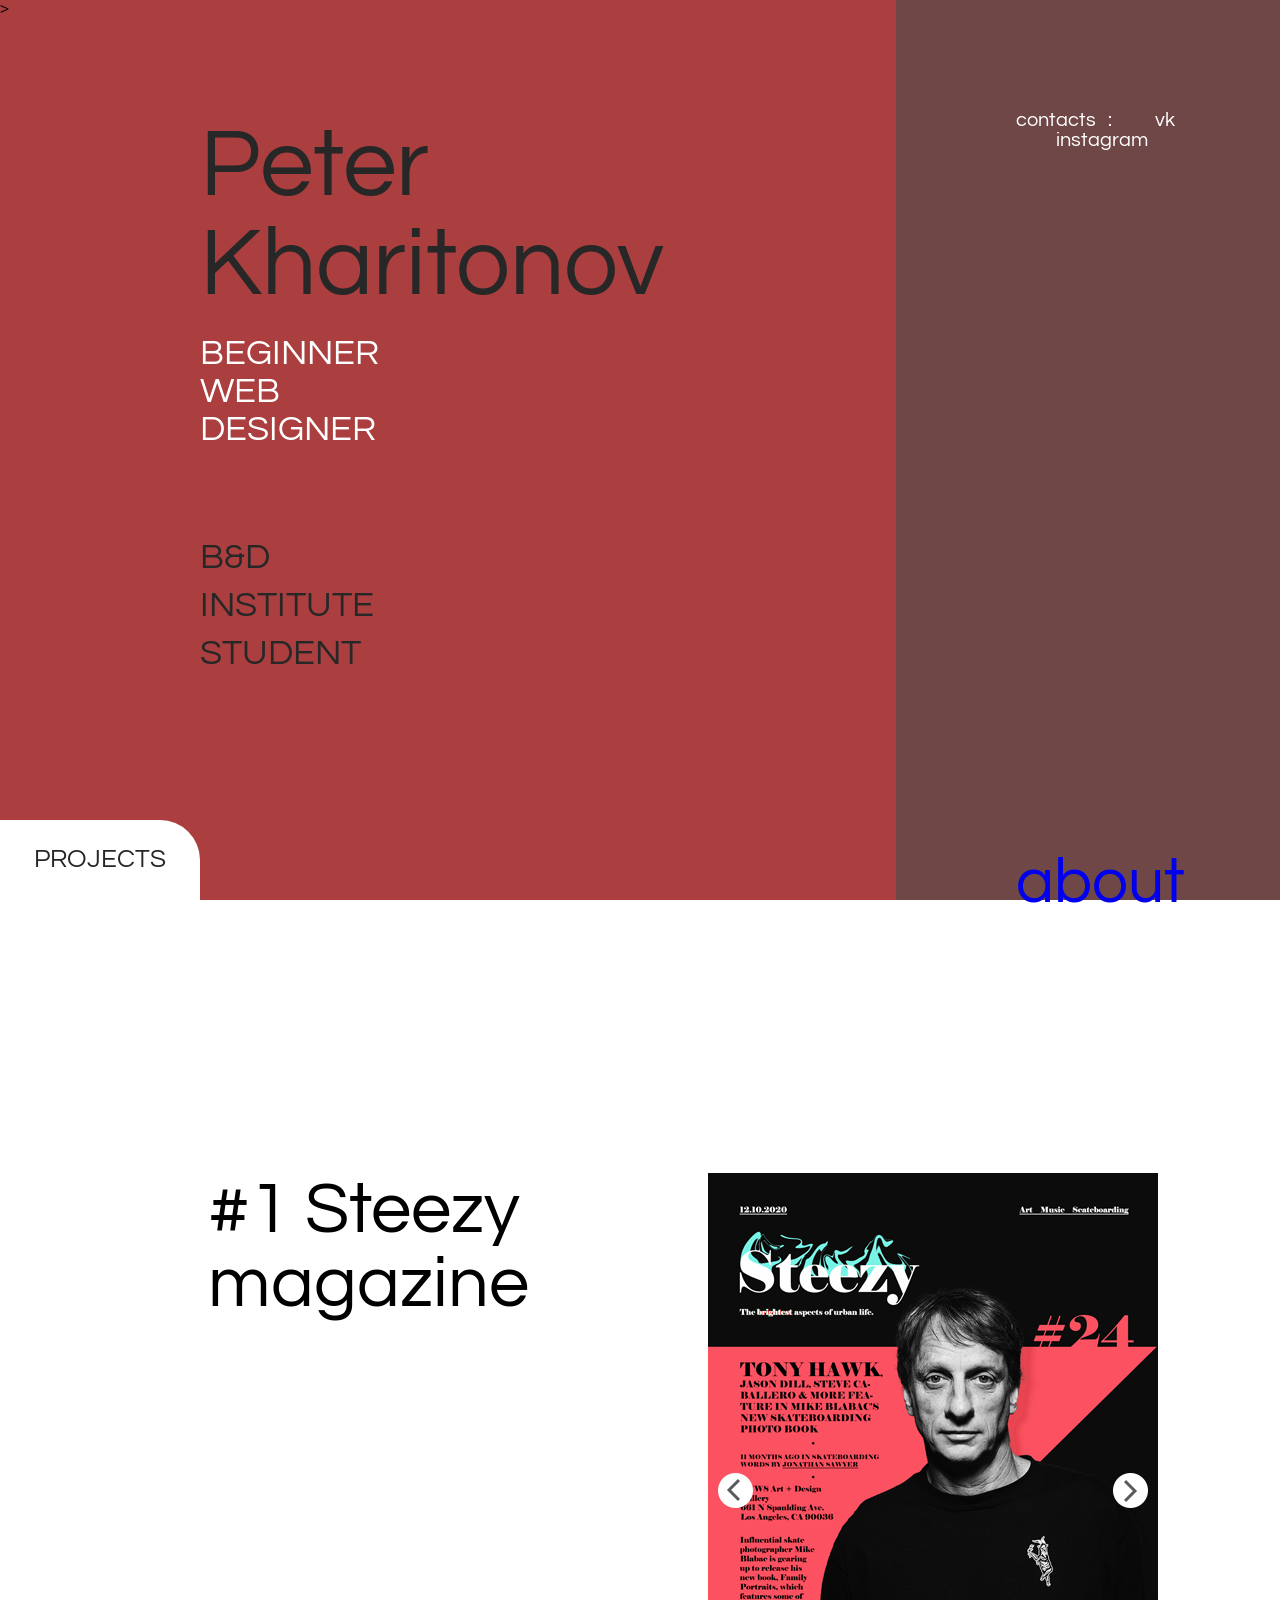
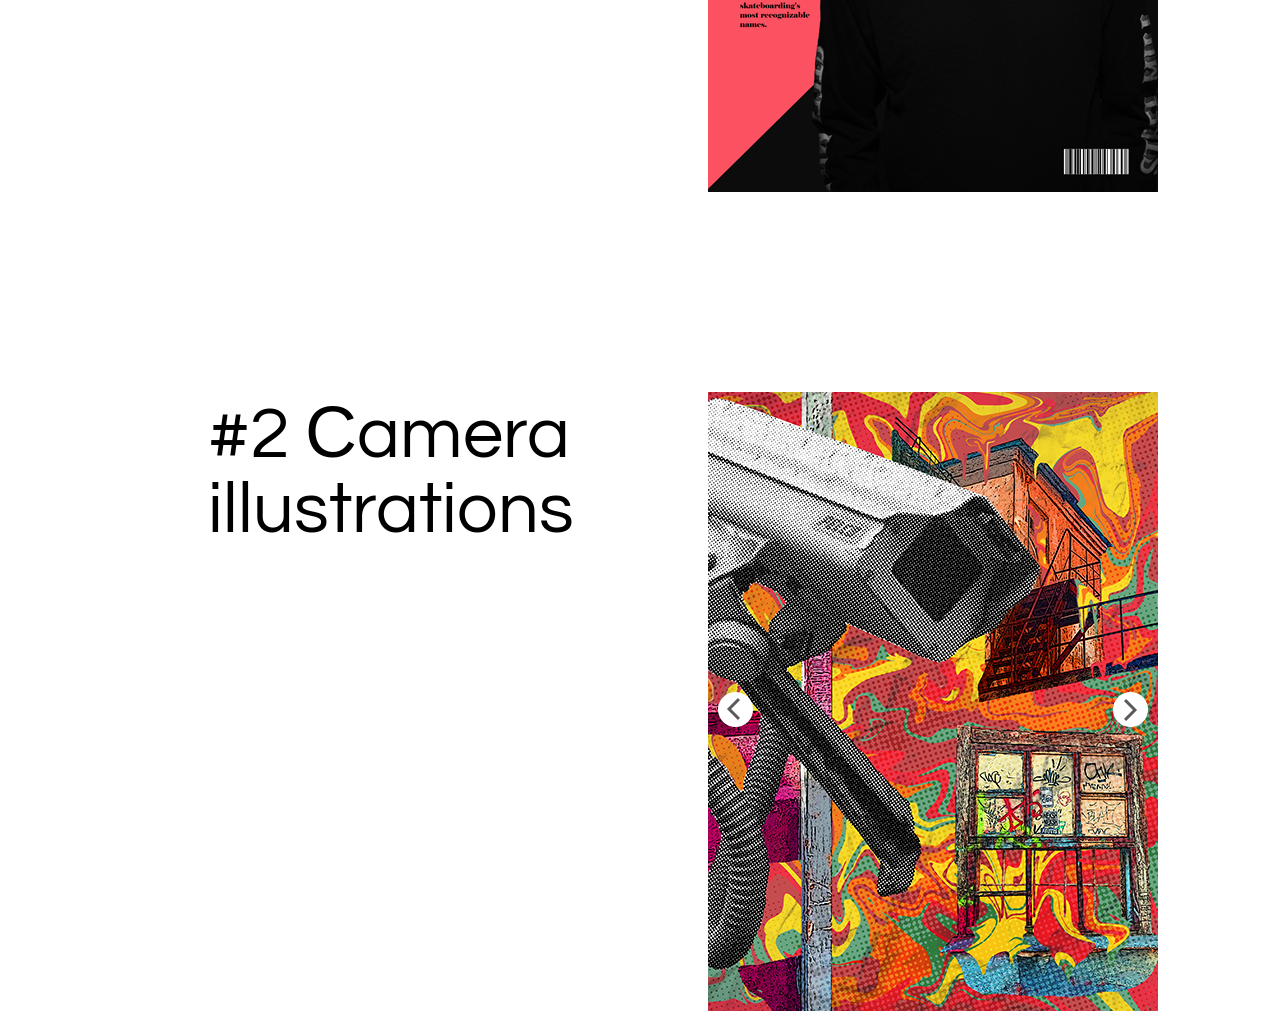
==== index.html @ e05ee212 "Add files via upload" ====
<!DOCTYPE html>
<html lang="en">

<head>
    <meta charset="UTF-8">
    <meta name="viewport" content="width=device-width, initial-scale=1.0">
    <title>mysite</title>
    <link href="https://fonts.googleapis.com/css2?family=Questrial&display=swap" rel="stylesheet">
    <link rel="stylesheet" href="mysite.css">
</head>

<body>
    <div class="mainbox"> >
        <div class="nameanimation">Peter Kharitonov</div>
        <div class="beginnerwebdesigner">BEGINNER<br>WEB<br>DESIGNER</div>
        <div class="animbnd"> B&D</div>
        <div class="animinst">INSTITUTE</div>
        <div class="animstud">STUDENT</div>
    </div>
    <div class="leftbox">
        <div class="projects">PROJECTS</div>
    </div>
    <div class="rightbox">
        <div class="rightboxwords">
            <li style="font-size: 20px;">contacts &nbsp :</li>
            <li><a href="https://vk.com/id169650425" target="_blank" style="font-size: 20px; margin-left: 40px;"> vk</a>
            </li>
            <li><a href="https://www.instagram.com/kharitonov_ptr/" target="_blank"
                    style="font-size: 20px; margin-left: 40px;"> instagram</a></li>
        </div>
        <div class="aboutst"><a href="aboutsite.html" id="about" style="text-decoration: none;"> about</a></div>
    </div>
    <div class='projectsbox'>
        <div style="background-color: white; position: absolute; margin: 0; z-index: 2;">
            <div class="steezyword">#1 Steezy magazine</div>
            <div class="camword">#2 Сamera illustrations</div>
        </div>
        <div>
            <div class="sl_ctr">
                <div class="sldr">
                    <img src="images/steezy1.png" alt="">
                    <img src="images/steezy2.png" alt="">
                    <img src="images/steezy3.png" alt="">
                    <img src="images/steezy4.png" alt="">
                </div>
                <div class="prv_b"></div>
                <div class="nxt_b"></div>
            </div>
        </div>
        <script src="https://ajax.googleapis.com/ajax/libs/jquery/3.1.0/jquery.min.js"></script>
        <script>
            $(function () {
                var sldr = $('.sldr'),
                    sldrContent = sldr.html(),
                    slideWidth = $('.sl_ctr').outerWidth(),
                    slideCount = $('.sldr img').length,
                    prv_b = $('.prv_b'),
                    nxt_b = $('.nxt_b'),
                    sldrInterval = 3300,
                    animateTime = 1000,
                    course = 1,
                    margin = - slideWidth;
                $('.sldr img:last').clone().prependTo('.sldr'); $('.sldr img').eq(1).clone().appendTo('.sldr'); $('.sldr').css('margin-left', -slideWidth); function nxt_bSlide() { interval = window.setInterval(animate, sldrInterval) } function animate() { if (margin == -slideCount * slideWidth - slideWidth) { sldr.css({ 'marginLeft': -slideWidth }); margin = -slideWidth * 2 } else if (margin == 0 && course == -1) { sldr.css({ 'marginLeft': -slideWidth * slideCount }); margin = -slideWidth * slideCount + slideWidth } else { margin = margin - slideWidth * (course) } sldr.animate({ 'marginLeft': margin }, animateTime) } function sldrStop() { window.clearInterval(interval) } prv_b.click(function () { if (sldr.is(':animated')) { return false } var course2 = course; course = -1; animate(); course = course2 }); nxt_b.click(function () { if (sldr.is(':animated')) { return false } var course2 = course; course = 1; animate(); course = course2 }); sldr.add(nxt_b).add(prv_b).hover(function () { sldrStop() }, nxt_bSlide); nxt_bSlide()
            });
        </script>
        <div>
            <div class="sl_ctr2">
                <div class="sldr2">
                    <img src="images/cam1.png" alt="">
                    <img src="images/cam2.png" alt="">
                    <img src="images/cam3.png" alt="">
                </div>
                <div class="prv_b2"></div>
                <div class="nxt_b2"></div>
            </div>
        </div>

        <script src="https://ajax.googleapis.com/ajax/libs/jquery/3.1.0/jquery.min.js"></script>
        <script>
            $(function () {
                var sldr = $('.sldr2'),
                    sldrContent = sldr.html(),
                    slideWidth = $('.sl_ctr2').outerWidth(),
                    slideCount = $('.sldr2 img').length,
                    prv_b = $('.prv_b2'),
                    nxt_b = $('.nxt_b2'),
                    sldrInterval = 3300,
                    animateTime = 1000,
                    course = 1,
                    margin = - slideWidth;
                $('.sldr2 img:last').clone().prependTo('.sldr2'); $('.sldr2 img').eq(1).clone().appendTo('.sldr2'); $('.sld2r').css('margin-left', -slideWidth); function nxt_bSlide() { interval = window.setInterval(animate, sldrInterval) } function animate() { if (margin == -slideCount * slideWidth - slideWidth) { sldr.css({ 'marginLeft': -slideWidth }); margin = -slideWidth * 2 } else if (margin == 0 && course == -1) { sldr.css({ 'marginLeft': -slideWidth * slideCount }); margin = -slideWidth * slideCount + slideWidth } else { margin = margin - slideWidth * (course) } sldr.animate({ 'marginLeft': margin }, animateTime) } function sldrStop() { window.clearInterval(interval) } prv_b.click(function () { if (sldr.is(':animated')) { return false } var course2 = course; course = -1; animate(); course = course2 }); nxt_b.click(function () { if (sldr.is(':animated')) { return false } var course2 = course; course = 1; animate(); course = course2 }); sldr.add(nxt_b).add(prv_b).hover(function () { sldrStop() }, nxt_b2Slide); nxt_b2Slide()
            });
        </script>


</body>

</html>
---- mysite.css ----
.mainbox {
    background: hsl(0, 46%, 46%);
    position: absolute;
    top: 0;
    left: 0;
    width: 70%;
    height: 100%;
    font-family: 'Questrial', sans-serif;
}
.leftbox {
    background: white;
    width: 200px;
    bottom: 0;
    left: 0;
    height: 80px;
    border-top-right-radius: 40px;
    position: fixed;
}
.rightbox {
    background: #704747;
    width: 30%;
    height: 100%;
    top: 0;
    right: 0;
    position: absolute;
    font-family: 'Questrial', sans-serif;
}
.rightboxwords {
    margin-top: 110px; 
    margin-left: 120px; 
    color: white;
}
.projectsbox {
    background-color: white;
    width: 450px;
    height: 1000px;  
    margin-top: 965px;  
    margin-left: 200px;
    position: absolute;
}
.steezyword {
    font-family: 'Questrial', sans-serif; 
    font-size: 72px; 
    margin-top: 200px
}
.camword {
    font-family: 'Questrial', sans-serif; 
    font-size: 72px; 
    margin-top: 670px;
}
.aboutst {
    font-size: 64px;
    color: white;
    margin-left: 120px;
    margin-top: 700px;
}
.beginnerwebdesigner {
    font-size: 36px; 
    color: white; 
    margin-left: 200px; 
    margin-top: 120px;
}
li {
    display: inline-block;
}
li a {
    text-decoration: none;
    color: white;
    transition: all .1s ease-out;
}
li a:hover {
    border-bottom: 2px solid white;
}
.nameanimation {
    position: relative;
    animation: down;
    animation-duration: 3s;
    animation-fill-mode: forwards;
    font-size: 96px; 
    color: #272727; 
    margin-left: 200px; 
}
.animbnd {
    position: relative;
    animation: bnd;
    animation-duration: 3s;
    font-size: 36px; 
    margin-left: 200px; 
    margin-top: 90px; 
    text-decoration: none; 
    color: #272727;
}
.animinst {
    position: relative;
    animation: institute;
    animation-duration: 3s;
    font-size: 36px; 
    color: #272727; 
    margin-left: 200px; 
    margin-top: 10px;
}
.animstud {
    position: relative;
    animation: student;
    animation-duration: 4s;
    font-size: 36px; 
    color: #272727; 
    margin-left: 200px; 
    margin-top: 10px;
}
.projects {
    margin-top: 26px; 
    text-align: center; 
    font-size: 26px; 
    font-family: 'Questrial', sans-serif; 
    color: hsl(0, 0%, 15%);
}
#about {
    animation: about;
    animation-duration: 4s;
    animation-iteration-count: infinite;
}    
.wrapper {
    height: 619px; 
    width: 450px; 
    margin-left: 500px;  
    display: flex;
    overflow-x: auto;
    margin-top: 200px;
}
/* .wrapper::-webkit-scrollbar{
    width: 0;
}
.steezypng  {
    display: inline-block;
    overflow: hidden;
    margin-left: 600px;
    width: 450px;
}
.slider {
    animation: 20s slider infinite;
    animation-direction: alternate;
}
.sliderimg {
    float: left; */



    .sl_ctr{
    position:relative;
    width:450px;
    height:619px;
    overflow:hidden;
    margin-left: 500px;
    margin-top: 200px;
    }
    .sldr{
    position:relative;
    width:10000px;
    height:300px;
    }
    .sldr img{
    float:left;
    }
    .prv_b, .nxt_b{
    position:absolute;
    top: 300px;
    display:block;
    width:35px;
    height:35px;
    cursor:pointer;
    }
    .prv_b:hover, .nxt_b:hover{opacity:.6;}
    .prv_b{
    left:10px;
    background:url(images/prv.png) no-repeat;
    }
    .nxt_b{
    right:10px;
    background:url(images/nxt.png) no-repeat;
    }
    .prv_b2, .nxt_b2{
        position:absolute;
        top: 300px;
        display:block;
        width:35px;
        height:35px;
        cursor:pointer;
        }
        .prv_b2:hover, .nxt_b2:hover{opacity:.6;}
        .prv_b2{
        left:10px;
        background:url(images/prv2.png) no-repeat;
        }
        .nxt_b2{
        right:10px;
        background:url(images/nxt2.png) no-repeat;
        }
    .sl_ctr2{
    position:relative;
    width:450px;
    height:619px;
    overflow:hidden;
    margin-left: 500px;
    margin-top: 200px;
    }
    .sldr2{
    position:relative;
    width:10000px;
    height:300px;
    }
    .sldr2 img{
    float:left;
    }
    
@keyframes slider {
    0%      {left: -500px;}
    20%     {left: -500px;}
    25%     {left: -950px;}
    45%     {left: -950px;}
    50%     {left: -1400px;}
    70%     {left: -1400px;}
    75%     {left: -1850px;}
    100%     {left: -1850px;}
}

@keyframes down {
    0%      {top: -136px}
    100%    {top: 100px}
}
@keyframes bnd {
    0%      {color: hsl(0, 46%, 46%);}
    100%    {color:#272727;}
}
@keyframes institute {
    0%      {color: hsl(0, 46%, 46%);}
    40%      {color: hsl(0, 46%, 46%);}
    100%    {color:#272727;}
}
@keyframes student {
    0%      {color: hsl(0, 46%, 46%);}
    50%      {color: hsl(0, 46%, 46%);}
    100%    {color: #272727;}
}
@keyframes about {
    0%      {color: white;}
    25%    {color: hsl(0, 0%, 15%)}
    75%    {color: white}
    100%    {color: white}
}
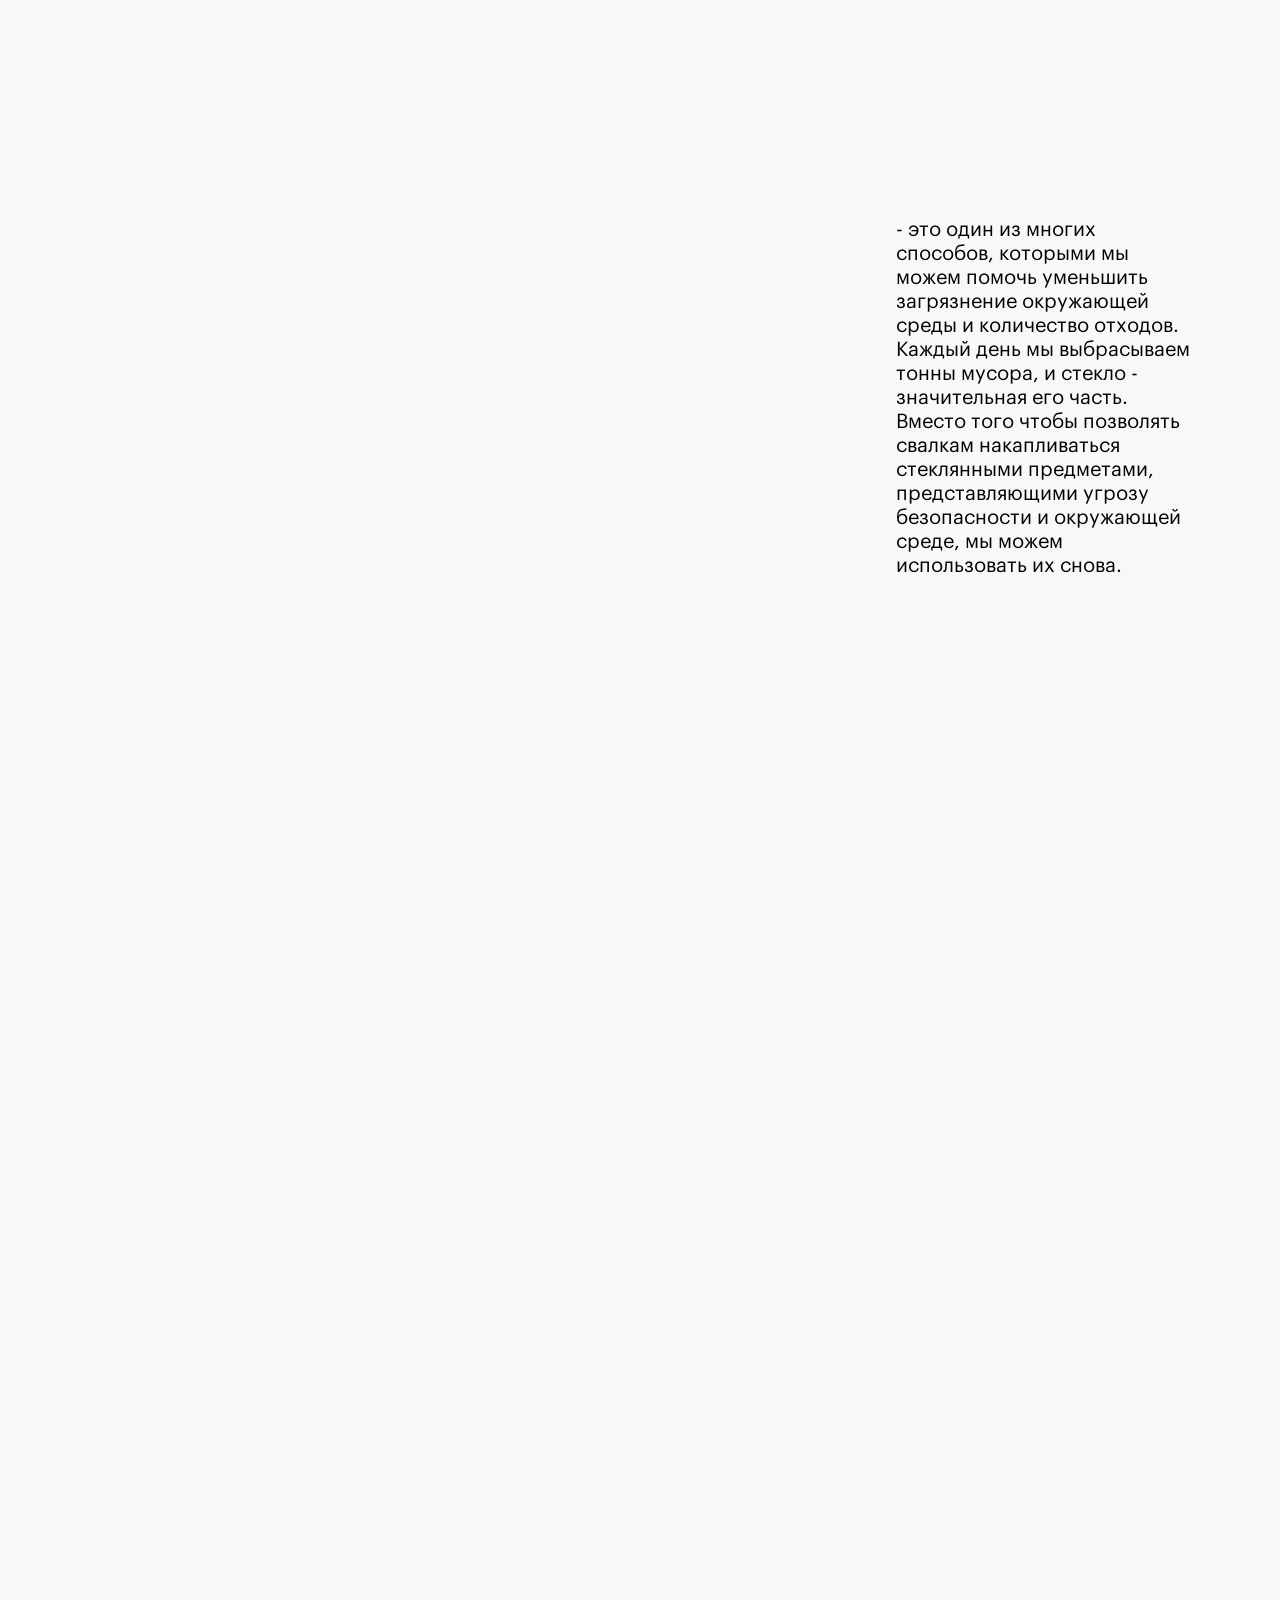
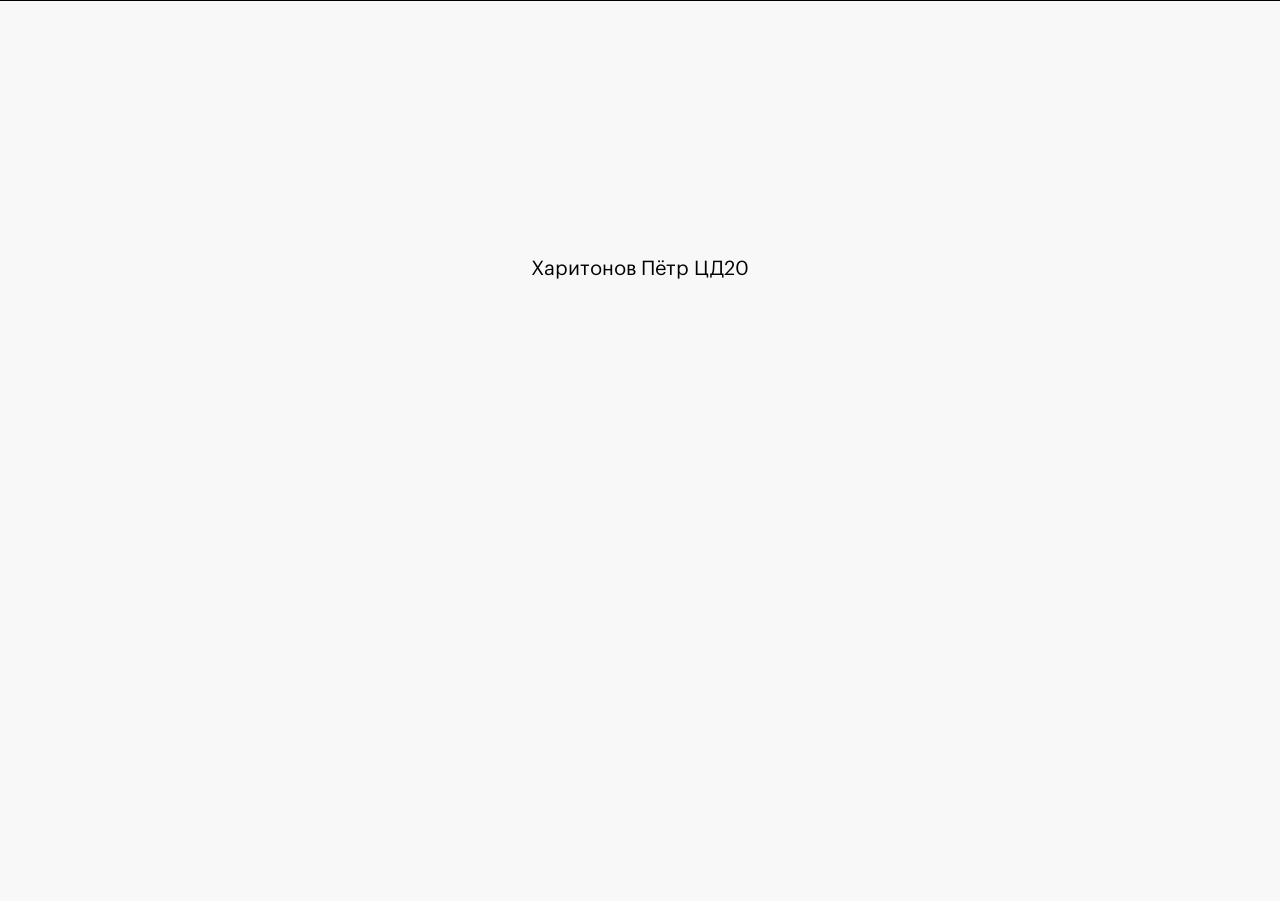
==== commit 249ad678: "first commit" ====
--- a/index.html
+++ b/index.html
@@ -1,98 +1,84 @@
-<!DOCTYPE html>
-<html lang="en">
-
-<head>
-    <meta charset="UTF-8">
-    <meta name="viewport" content="width=device-width, initial-scale=1.0">
-    <title>mysite</title>
-    <link href="https://fonts.googleapis.com/css2?family=Questrial&display=swap" rel="stylesheet">
-    <link rel="stylesheet" href="mysite.css">
-</head>
-
-<body>
-    <div class="mainbox"> >
-        <div class="nameanimation">Peter Kharitonov</div>
-        <div class="beginnerwebdesigner">BEGINNER<br>WEB<br>DESIGNER</div>
-        <div class="animbnd"> B&D</div>
-        <div class="animinst">INSTITUTE</div>
-        <div class="animstud">STUDENT</div>
-    </div>
-    <div class="leftbox">
-        <div class="projects">PROJECTS</div>
-    </div>
-    <div class="rightbox">
-        <div class="rightboxwords">
-            <li style="font-size: 20px;">contacts &nbsp :</li>
-            <li><a href="https://vk.com/id169650425" target="_blank" style="font-size: 20px; margin-left: 40px;"> vk</a>
-            </li>
-            <li><a href="https://www.instagram.com/kharitonov_ptr/" target="_blank"
-                    style="font-size: 20px; margin-left: 40px;"> instagram</a></li>
-        </div>
-        <div class="aboutst"><a href="aboutsite.html" id="about" style="text-decoration: none;"> about</a></div>
-    </div>
-    <div class='projectsbox'>
-        <div style="background-color: white; position: absolute; margin: 0; z-index: 2;">
-            <div class="steezyword">#1 Steezy magazine</div>
-            <div class="camword">#2 Сamera illustrations</div>
-        </div>
-        <div>
-            <div class="sl_ctr">
-                <div class="sldr">
-                    <img src="images/steezy1.png" alt="">
-                    <img src="images/steezy2.png" alt="">
-                    <img src="images/steezy3.png" alt="">
-                    <img src="images/steezy4.png" alt="">
-                </div>
-                <div class="prv_b"></div>
-                <div class="nxt_b"></div>
-            </div>
-        </div>
-        <script src="https://ajax.googleapis.com/ajax/libs/jquery/3.1.0/jquery.min.js"></script>
-        <script>
-            $(function () {
-                var sldr = $('.sldr'),
-                    sldrContent = sldr.html(),
-                    slideWidth = $('.sl_ctr').outerWidth(),
-                    slideCount = $('.sldr img').length,
-                    prv_b = $('.prv_b'),
-                    nxt_b = $('.nxt_b'),
-                    sldrInterval = 3300,
-                    animateTime = 1000,
-                    course = 1,
-                    margin = - slideWidth;
-                $('.sldr img:last').clone().prependTo('.sldr'); $('.sldr img').eq(1).clone().appendTo('.sldr'); $('.sldr').css('margin-left', -slideWidth); function nxt_bSlide() { interval = window.setInterval(animate, sldrInterval) } function animate() { if (margin == -slideCount * slideWidth - slideWidth) { sldr.css({ 'marginLeft': -slideWidth }); margin = -slideWidth * 2 } else if (margin == 0 && course == -1) { sldr.css({ 'marginLeft': -slideWidth * slideCount }); margin = -slideWidth * slideCount + slideWidth } else { margin = margin - slideWidth * (course) } sldr.animate({ 'marginLeft': margin }, animateTime) } function sldrStop() { window.clearInterval(interval) } prv_b.click(function () { if (sldr.is(':animated')) { return false } var course2 = course; course = -1; animate(); course = course2 }); nxt_b.click(function () { if (sldr.is(':animated')) { return false } var course2 = course; course = 1; animate(); course = course2 }); sldr.add(nxt_b).add(prv_b).hover(function () { sldrStop() }, nxt_bSlide); nxt_bSlide()
-            });
-        </script>
-        <div>
-            <div class="sl_ctr2">
-                <div class="sldr2">
-                    <img src="images/cam1.png" alt="">
-                    <img src="images/cam2.png" alt="">
-                    <img src="images/cam3.png" alt="">
-                </div>
-                <div class="prv_b2"></div>
-                <div class="nxt_b2"></div>
-            </div>
-        </div>
-
-        <script src="https://ajax.googleapis.com/ajax/libs/jquery/3.1.0/jquery.min.js"></script>
-        <script>
-            $(function () {
-                var sldr = $('.sldr2'),
-                    sldrContent = sldr.html(),
-                    slideWidth = $('.sl_ctr2').outerWidth(),
-                    slideCount = $('.sldr2 img').length,
-                    prv_b = $('.prv_b2'),
-                    nxt_b = $('.nxt_b2'),
-                    sldrInterval = 3300,
-                    animateTime = 1000,
-                    course = 1,
-                    margin = - slideWidth;
-                $('.sldr2 img:last').clone().prependTo('.sldr2'); $('.sldr2 img').eq(1).clone().appendTo('.sldr2'); $('.sld2r').css('margin-left', -slideWidth); function nxt_bSlide() { interval = window.setInterval(animate, sldrInterval) } function animate() { if (margin == -slideCount * slideWidth - slideWidth) { sldr.css({ 'marginLeft': -slideWidth }); margin = -slideWidth * 2 } else if (margin == 0 && course == -1) { sldr.css({ 'marginLeft': -slideWidth * slideCount }); margin = -slideWidth * slideCount + slideWidth } else { margin = margin - slideWidth * (course) } sldr.animate({ 'marginLeft': margin }, animateTime) } function sldrStop() { window.clearInterval(interval) } prv_b.click(function () { if (sldr.is(':animated')) { return false } var course2 = course; course = -1; animate(); course = course2 }); nxt_b.click(function () { if (sldr.is(':animated')) { return false } var course2 = course; course = 1; animate(); course = course2 }); sldr.add(nxt_b).add(prv_b).hover(function () { sldrStop() }, nxt_b2Slide); nxt_b2Slide()
-            });
-        </script>
-
-
-</body>
-
+<!DOCTYPE html>
+<html lang="en">
+<head>
+    <meta charset="UTF-8">
+    <meta http-equiv="X-UA-Compatible" content="IE=edge">
+    <meta name="viewport" content="width=device-width, initial-scale=1.0">
+    <title>Document</title>
+    <link rel="stylesheet" href="style.css">
+</head>
+<body>
+
+
+
+    <section class="container">
+        <div class="scrollCont">
+            <div class="content">
+                <p class="text">
+                    - это один из многих способов, которыми мы можем помочь уменьшить загрязнение окружающей среды и количество отходов. Каждый день мы выбрасываем тонны мусора, и стекло - значительная его часть. Вместо того чтобы позволять свалкам накапливаться стеклянными предметами, представляющими угрозу безопасности и окружающей среде, мы можем использовать их снова.
+                </p>
+            </div>
+            <div class="content" style="margin-top: 1060px;">
+                <svg width="219" height="239" viewBox="0 0 219 239" fill="none" xmlns="http://www.w3.org/2000/svg">
+                    <path d="M218.674 192.956C218.674 200.796 217.4 207.264 214.852 212.36C212.5 217.26 209.266 221.18 205.15 224.12C201.23 227.06 196.722 229.02 191.626 230C186.53 231.176 181.434 231.764 176.338 231.764C168.106 231.764 161.148 230.784 155.464 228.824C149.976 226.668 145.566 223.728 142.234 220.004C139.098 216.28 136.844 211.87 135.472 206.774C134.1 201.482 133.414 195.602 133.414 189.134V136.802C133.414 133.47 133.806 129.452 134.59 124.748C135.374 120.044 137.138 115.634 139.882 111.518C142.822 107.206 147.134 103.58 152.818 100.64C158.502 97.504 166.342 95.936 176.338 95.936C189.47 95.936 199.76 99.268 207.208 105.932C214.656 112.4 218.38 122.69 218.38 136.802L218.674 192.956ZM181.042 127.394C181.042 125.63 180.748 123.866 180.16 122.102C179.768 120.338 178.494 119.456 176.338 119.456C174.182 119.456 172.81 120.338 172.222 122.102C171.83 123.866 171.634 125.63 171.634 127.394V199.718C171.634 201.678 171.928 203.638 172.516 205.598C173.104 207.362 174.476 208.244 176.632 208.244C178.592 208.244 179.768 207.362 180.16 205.598C180.748 203.638 181.042 201.678 181.042 199.718V127.394ZM85.492 103.874C85.492 111.714 84.218 118.182 81.67 123.278C79.318 128.178 76.084 132.098 71.968 135.038C68.048 137.978 63.54 140.036 58.444 141.212C53.348 142.192 48.252 142.682 43.156 142.682C34.924 142.682 27.966 141.702 22.282 139.742C16.794 137.586 12.384 134.646 9.052 130.922C5.916 127.198 3.662 122.788 2.29 117.692C0.918 112.4 0.232 106.52 0.232 100.052V47.72C0.232 44.388 0.624 40.37 1.408 35.666C2.192 30.962 3.956 26.552 6.7 22.436C9.64 18.124 13.952 14.498 19.636 11.558C25.32 8.42198 33.16 6.85398 43.156 6.85398C56.288 6.85398 66.578 10.186 74.026 16.85C81.474 23.318 85.198 33.608 85.198 47.72L85.492 103.874ZM47.86 38.312C47.86 36.548 47.566 34.784 46.978 33.02C46.586 31.256 45.312 30.374 43.156 30.374C41 30.374 39.628 31.256 39.04 33.02C38.648 34.784 38.452 36.548 38.452 38.312V110.636C38.452 112.596 38.746 114.556 39.334 116.516C39.922 118.28 41.294 119.162 43.45 119.162C45.41 119.162 46.586 118.28 46.978 116.516C47.566 114.556 47.86 112.596 47.86 110.636V38.312ZM72.262 238.526H40.51L146.644 0.0919809H177.808L72.262 238.526Z" fill="black"/>
+                </svg>
+                <p class="text">
+                    стекла пригодно для вторичной переработки </br> и никогда не теряет своей чистоты или качества
+                    когда </br> он перерабатывается, это означает, что мы можем перерабатывать его много раз.
+                </p>
+            </div>
+            <div class="content" style="margin-top: 1260px;">
+                <svg width="138" height="184" viewBox="0 0 138 184" fill="none" xmlns="http://www.w3.org/2000/svg">
+                    <path d="M133.076 107.676V124.104C133.076 130.517 132.089 135.796 130.116 139.94C128.143 143.985 125.528 147.192 122.272 149.56C119.115 151.829 115.464 153.408 111.32 154.296C107.275 155.184 103.18 155.628 99.036 155.628C92.82 155.628 87.5907 154.839 83.348 153.26C79.204 151.583 75.8493 149.215 73.284 146.156C70.8173 143.097 69.0413 139.447 67.956 135.204C66.8707 130.961 66.328 126.176 66.328 120.848V73.34C66.328 71.4653 66.4267 69.344 66.624 66.976C66.8213 64.608 67.3147 62.24 68.104 59.872C68.8933 57.504 69.9787 55.1853 71.36 52.916C72.7413 50.6467 74.6653 48.6733 77.132 46.996C79.5987 45.22 82.608 43.7893 86.16 42.704C89.712 41.6187 94.004 41.076 99.036 41.076C104.265 41.076 108.952 41.668 113.096 42.852C117.339 44.036 120.94 45.96 123.9 48.624C126.86 51.1893 129.129 54.544 130.708 58.688C132.287 62.7333 133.076 67.6173 133.076 73.34V84.884H104.808V68.16C104.808 67.272 104.759 66.3347 104.66 65.348C104.561 64.3613 104.315 63.4733 103.92 62.684C103.525 61.8947 102.983 61.2533 102.292 60.76C101.7 60.168 100.861 59.872 99.776 59.872C97.6053 59.872 96.1747 60.8093 95.484 62.684C94.892 64.46 94.596 66.236 94.596 68.012V127.804C94.596 128.692 94.6453 129.679 94.744 130.764C94.8427 131.751 95.0893 132.688 95.484 133.576C95.8787 134.365 96.4213 135.056 97.112 135.648C97.8027 136.141 98.6907 136.388 99.776 136.388C101.749 136.388 103.081 135.451 103.772 133.576C104.463 131.603 104.808 129.679 104.808 127.804V107.676H133.076Z" fill="black"/>
+                    <circle cx="30.5" cy="30.5" r="22.5" stroke="black" stroke-width="16"/>
+                    </svg>
+                <p class="text">
+                    До такой температуры нужно нагреть песок и другие вещества, чтобы изготовить новое стекло, что требует много энергии и создает большое промышленное загрязнение, включая парниковые газы. 
+                </p>
+            </div>
+            <div class="content" style="margin-top: 1200px;">
+                <p class="text">
+                    может потребоваться для полного разложения, что является большой проблемой для слишком переполненных свалок. Крайне важно обеспечить, чтобы мы перерабатывали как можно больше стекла.
+                </p>
+            </div>
+        </div>
+    </section>
+
+    <div id="set-height"></div>
+
+    <video id="v0" tabindex="0" preload>
+        <source  type='video/mp4;codecs="avc1.42E01E, mp4a.40.2"' src="glassC.mp4"></source>
+    </video>
+
+    <div class="footer">
+        <p>Харитонов Пётр ЦД20</p>
+    </div>
+
+    <script>
+
+        var frameNumber = 0,
+        playbackConst = 700, 
+        setHeight = document.getElementById("set-height"), 
+        vid = document.getElementById('v0'); 
+
+        scrollCont = document.querySelector('.scrollCont')
+
+        function scrollPlay(){  
+            var frameNumber  = window.pageYOffset/playbackConst;
+            vid.currentTime  = frameNumber;
+            console.log(vid.currentTime)
+
+            scrollCont.style.transform = `translateY(-${vid.currentTime * 500}px)`
+            
+
+            setTimeout(() => {
+                window.requestAnimationFrame(scrollPlay);
+            }, 1000 / 25);
+            
+        }
+
+        window.requestAnimationFrame(scrollPlay);
+
+    </script>
+</body>
 </html>
--- a/style.css
+++ b/style.css
@@ -0,0 +1,88 @@
+@font-face {
+	font-family: 'GraphikLCG';
+	src: url('fonts/GraphikLCG-Regular.eot');
+	src: local('☺'), url('fonts/GraphikLCG-Regular.woff') format('woff'), url('fonts/GraphikLCG-Regular.ttf') format('truetype'), url('fonts/GraphikLCG-Regular.svg') format('svg');
+	font-weight: normal;
+	font-style: normal;
+} 
+
+p {
+    font-family: 'GraphikLCG';
+    font-size: 20px;
+    line-height: 24px;
+}
+
+body {
+    background-color: #F9F8F9;
+    margin: 0;
+}
+
+
+.nav {
+    position: fixed;
+    top: 2%;
+    left: 2%;
+    z-index: 4;
+    
+    display: flex;
+    flex-direction: column;
+    gap: 20px;
+}
+
+.navEl {
+    background-color: black;
+    width: 20px;
+    height: 4px;
+}
+
+.navElActive {
+    transition: 0.3s;
+    transform: scaleY(600%);
+}
+
+.container {
+    position: fixed;
+    top: 22%;
+    z-index: 1;
+    left: 70%;
+    height: 60%;
+    width: 300px;
+    overflow: hidden;
+}
+
+.scrollCont {
+    transition: 0.2s;
+    transform: translateY(0%);
+}
+
+
+
+
+#set-height {
+    height: 8000px;
+}
+
+#v0 {
+    position: fixed;
+    top: 0;
+    left: 0;
+    width: 80%;
+    border: none;
+}
+
+.footer {
+    position: relative;
+    bottom: 0;
+
+    height: 100vh;
+    z-index: 2;
+    background-color: #F9F8F9;
+    border-top: 1px black solid;
+
+    text-align: center;
+}
+
+.footer p {
+    margin-top: 20%;
+}
+
